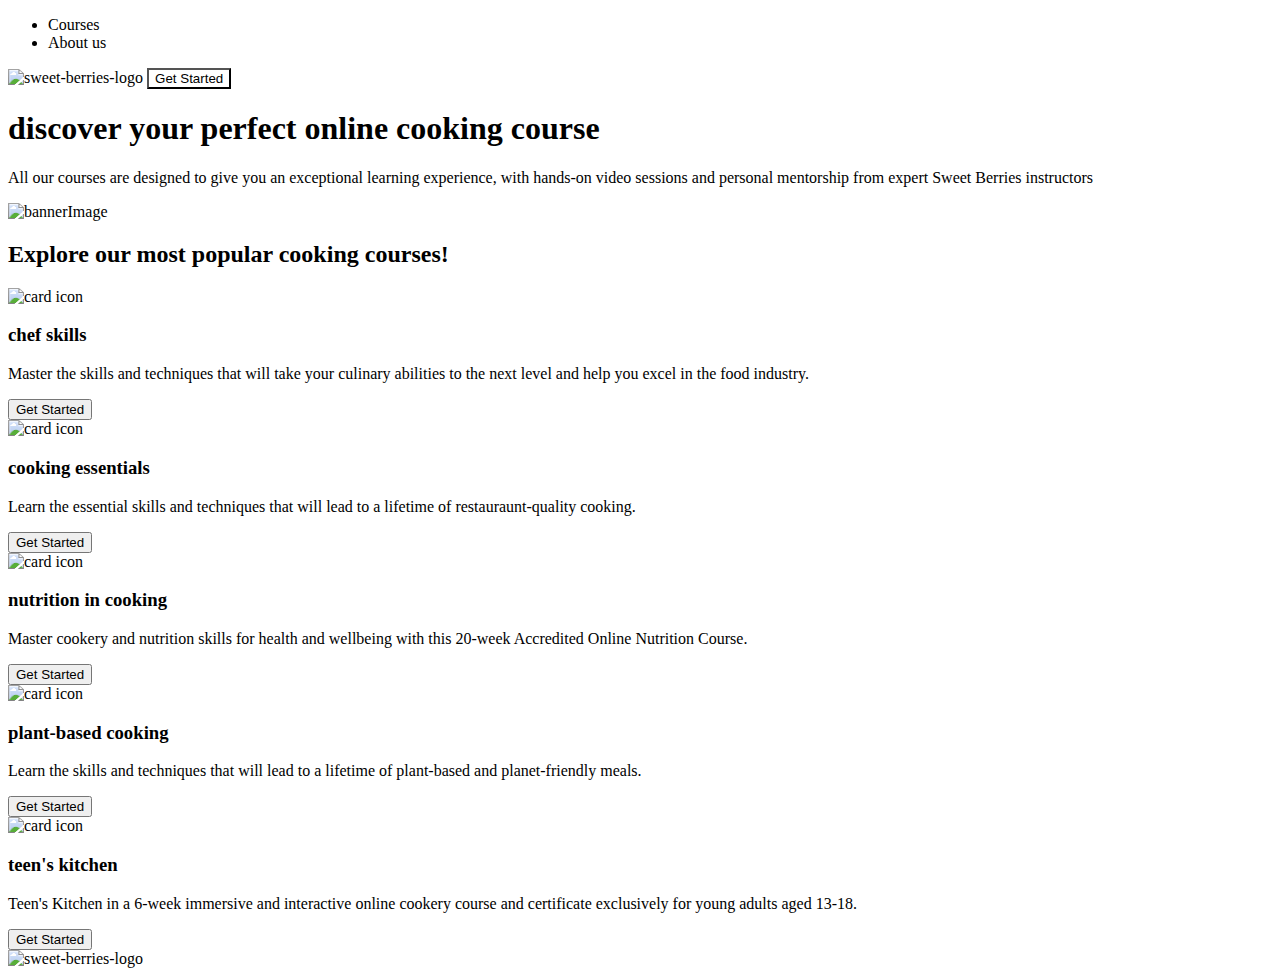
==== portfolio-project/Sweet Berries/index.html @ f25bf7bb "HTML-CSS layout" ====
<!DOCTYPE html>
<html lang="en">
  <head>
    <meta charset="UTF-8" />
    <meta http-equiv="X-UA-Compatible" content="IE=edge" />
    <meta name="viewport" content="width=device-width, initial-scale=1.0" />
    <title>Sweet Berries Cooking School</title>
    <link rel="stylesheet" href="./styles/#style.css" />
    <link rel="stylesheet" href="./styles/01navbar.css">
    <link rel="stylesheet" href="./styles/02banner.css">
    <link rel="stylesheet" href="./styles/03main.css">
    <link rel="stylesheet" href="./styles/04footer.css">
    <link rel="stylesheet" href="./styles/999mediaQueries.css">
    <link rel="preconnect" href="https://fonts.googleapis.com" />
    <link rel="preconnect" href="https://fonts.gstatic.com" crossorigin />
    <link
      href="https://fonts.googleapis.com/css2?family=Roboto:wght@400;500&display=swap"
      rel="stylesheet"
    />
    <link
      href="https://fonts.googleapis.com/css2?family=Roboto+Serif:wght@500;700&display=swap"
      rel="stylesheet"
    />
  </head>
  <body>
    <header>
      <nav class="navbar">
        <ul class="navbarItems navbarLinksContainer">
          <li class="navbarLinks">Courses</li>
          <li class="navbarLinks">About us</li>
        </ul>
        <img src="./assets/sweet-berries-logo.png" alt="sweet-berries-logo" srcset="" class="navbarItems navbarLogo">
        <button class="navbarItems navbarButton">Get Started</button>
      </nav>
    </header>
    <main>
      <section class="bannerContainer">
        <h1 class="bannerItem bannerTitle">
          discover your perfect online cooking course
        </h1>
        <p class="bannerItem bannerText">All our courses are designed to give you an exceptional learning experience, with hands-on video sessions and personal mentorship from expert Sweet Berries instructors</p>
        <img src="./assets/sweet-berries-banner.png" alt="bannerImage" class="bannerImage">
      </section>
      <section class="cardContainer">
        <article class="card c1">
          <h2 class="callToAction">Explore our most popular cooking courses!</h2>
        </article>
        <article class="card cardTemplate c2">
          <header class="card__header">
            <img src="./assets/knife.png" alt="card icon" class="card__icon">
          </header>
          <main class="card__content">
            <h3 class="card__title">chef skills</h3>
            <p class="card__text">Master the skills and techniques that will take your culinary abilities to the next level and help you excel in the food industry.</p>
          </main>
          <footer class="card__footer">
            <button class="card__button">Get Started</button>
          </footer>
        </article>
        <article class="card cardTemplate c3">
          <header class="card__header">
            <img src="./assets/cooking-pot.png" alt="card icon" class="card__icon">
          </header>
          <main class="card__content">
            <h3 class="card__title">cooking essentials</h3>
            <p class="card__text">Learn the essential skills and techniques that will lead to a lifetime of restauraunt-quality cooking.</p>
          </main>
          <footer class="card__footer">
            <button class="card__button">Get Started</button>
          </footer>
        </article>
        <article class="card cardTemplate c4">
          <header class="card__header">
            <img src="./assets/clipboard-text.png" alt="card icon" class="card__icon">
          </header>
          <main class="card__content">
            <h3 class="card__title">nutrition in cooking</h3>
            <p class="card__text">Master cookery and nutrition skills for health and wellbeing with this 20-week Accredited Online Nutrition Course.</p>
          </main>
          <footer class="card__footer">
            <button class="card__button">Get Started</button>
          </footer>
        </article>
        <article class="card cardTemplate c5">
          <header class="card__header">
            <img src="./assets/leaf.png" alt="card icon" class="card__icon">
          </header>
          <main class="card__content">
            <h3 class="card__title">plant-based cooking</h3>
            <p class="card__text">Learn the skills and techniques that will lead to a lifetime of plant-based and planet-friendly meals.</p>
          </main>
          <footer class="card__footer">
            <button class="card__button">Get Started</button>
          </footer>
        </article>
        <article class="card cardTemplate c6">
          <header class="card__header">
            <img src="./assets/hamburger.png" alt="card icon" class="card__icon">
          </header>
          <main class="card__content">
            <h3 class="card__title">teen's kitchen</h3>
            <p class="card__text">Teen's Kitchen in a 6-week immersive and interactive online cookery course and certificate exclusively for young adults aged 13-18.</p>
          </main>
          <footer class="card__footer">
            <button class="card__button">Get Started</button>
          </footer>
        </article>
      </section>
    </main>
    <footer>
      <img src="./assets/sweet-berries-logo.png" alt="sweet-berries-logo" class="footerLogo">
    </footer>
  </body>
</html>
---- portfolio-project/Sweet Berries/styles/01navbar.css ----
.navbar{}

.navbarItems{}

.navbarLinksContainer{}

.navbarLinks{}

.navbarLogo{}

.navbarButton{
    background: var(--black);
    color: var(--white);
}
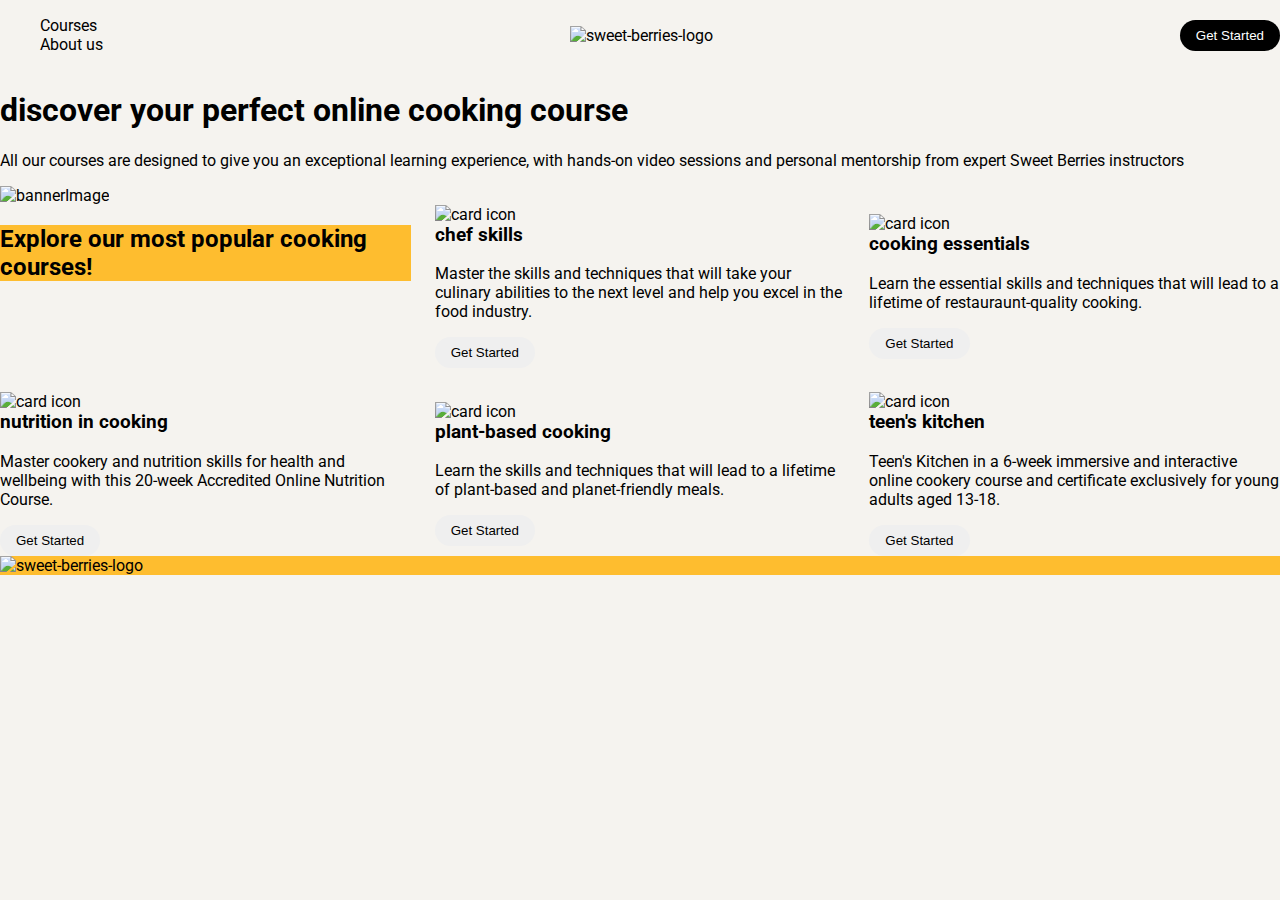
==== commit 3424f933: "CSS layout" ====
--- a/portfolio-project/Sweet Berries/index.html
+++ b/portfolio-project/Sweet Berries/index.html
@@ -5,7 +5,7 @@
     <meta http-equiv="X-UA-Compatible" content="IE=edge" />
     <meta name="viewport" content="width=device-width, initial-scale=1.0" />
     <title>Sweet Berries Cooking School</title>
-    <link rel="stylesheet" href="./styles/#style.css" />
+    <link rel="stylesheet" href="./styles/00style.css" />
     <link rel="stylesheet" href="./styles/01navbar.css">
     <link rel="stylesheet" href="./styles/02banner.css">
     <link rel="stylesheet" href="./styles/03main.css">
@@ -39,7 +39,7 @@
           discover your perfect online cooking course
         </h1>
         <p class="bannerItem bannerText">All our courses are designed to give you an exceptional learning experience, with hands-on video sessions and personal mentorship from expert Sweet Berries instructors</p>
-        <img src="./assets/sweet-berries-banner.png" alt="bannerImage" class="bannerImage">
+        <img src="./assets/sweet-berries-banner.png" alt="bannerImage" class="bannerItem bannerImage">
       </section>
       <section class="cardContainer">
         <article class="card c1">
@@ -107,7 +107,7 @@
         </article>
       </section>
     </main>
-    <footer>
+    <footer class="footer">
       <img src="./assets/sweet-berries-logo.png" alt="sweet-berries-logo" class="footerLogo">
     </footer>
   </body>
--- a/portfolio-project/Sweet Berries/styles/00style.css
+++ b/portfolio-project/Sweet Berries/styles/00style.css
@@ -0,0 +1,29 @@
+:root {
+    --light-gray: #F5F3EF;
+    --gray: #DCDCDC;
+    --dark-gray: #646464;
+    --black: #000;
+    --white: #FFF;
+    --yellow: #FEBD2F;
+}
+
+body {
+    margin: 0;
+    padding: 0;
+    box-sizing: border-box;
+    font-family: 'Roboto', sans-serif;
+    background: var(--light-gray);
+}
+
+button {
+    border: none;
+    text-align: center;
+    text-decoration: none;
+    padding: 8px 16px;
+    border-radius: 16px;
+}
+
+button:hover {
+    background: var(--yellow);
+}
+
--- a/portfolio-project/Sweet Berries/styles/01navbar.css
+++ b/portfolio-project/Sweet Berries/styles/01navbar.css
@@ -1,10 +1,19 @@
-.navbar{}
+.navbar{
+    height: 10%;
+    display: flex;
+    justify-content: space-between;
+    align-items: center;
+}
 
 .navbarItems{}
 
 .navbarLinksContainer{}
 
-.navbarLinks{}
+.navbarLinks{
+    list-style-type: none;
+    display: flex;
+    justify-content: space-between;
+}
 
 .navbarLogo{}
 
--- a/portfolio-project/Sweet Berries/styles/02banner.css
+++ b/portfolio-project/Sweet Berries/styles/02banner.css
@@ -0,0 +1,11 @@
+.bannerContainer{
+    height: 20%;
+}
+
+.bannerItem{}
+
+.bannerTitle{}
+
+.bannerText{}
+
+.bannerImage{}--- a/portfolio-project/Sweet Berries/styles/03main.css
+++ b/portfolio-project/Sweet Berries/styles/03main.css
@@ -0,0 +1,35 @@
+.cardContainer{
+    height: 60%;
+    display: grid;
+    grid-template: repeat(2, 1fr) / repeat(3,1fr);
+    gap: 24px;
+}
+
+.callToAction{
+    background-color: var(--yellow);
+}
+
+.cardTemplate{
+    display: flex;
+    flex-direction: column;
+    justify-content: center;
+    align-items: flex-start;
+}
+
+.card__header{}
+
+.card__icon {
+    position: absolute;
+    width: 10%;
+}
+
+.card__content{}
+
+.card__title{}
+
+.card__text{}
+
+.card__footer{}
+
+.card__button{}
+
--- a/portfolio-project/Sweet Berries/styles/04footer.css
+++ b/portfolio-project/Sweet Berries/styles/04footer.css
@@ -0,0 +1,4 @@
+.footer {
+    height: 10%;
+    background-color: var(--yellow);
+}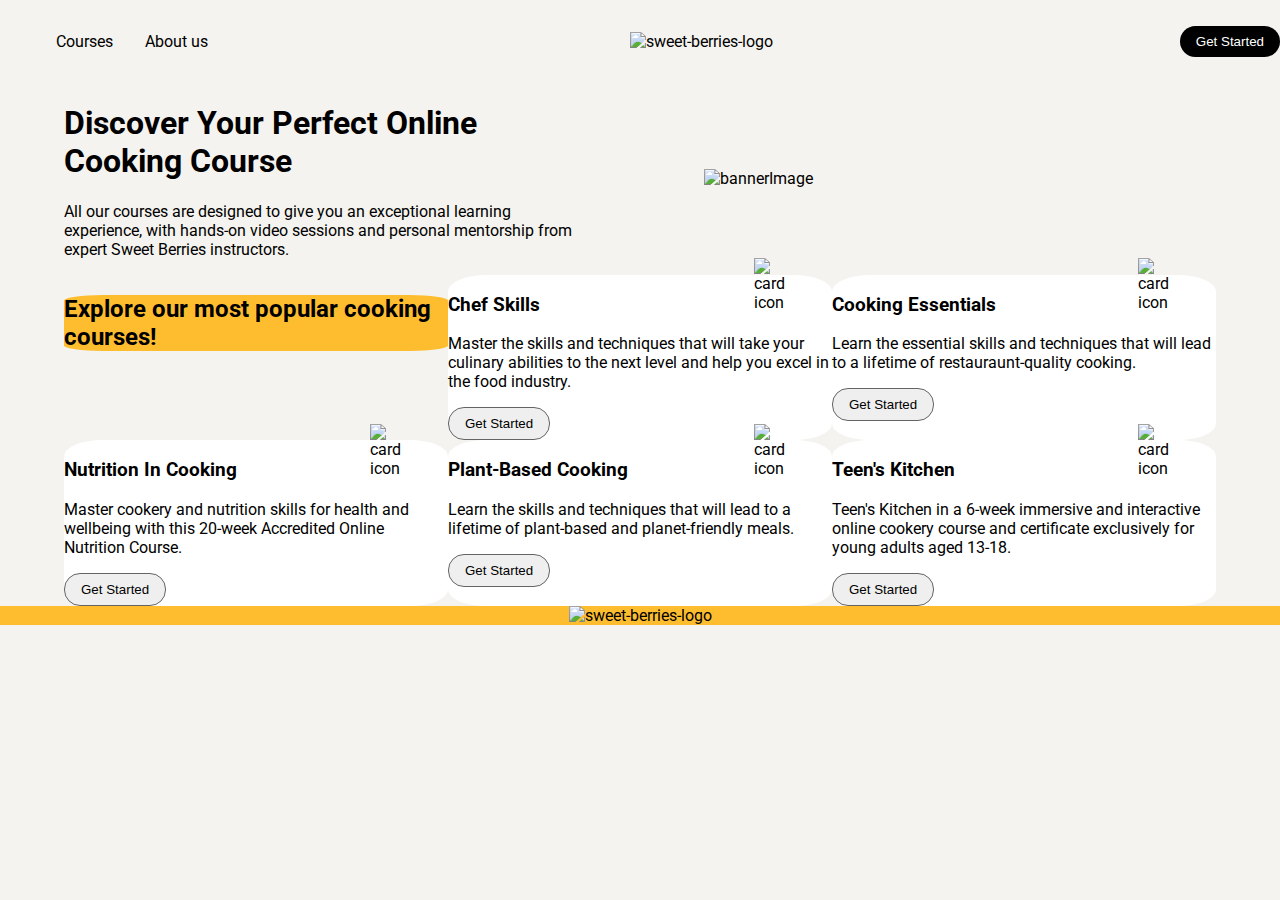
==== commit ff0bb68a: "CSS updates experimenting with flexbox" ====
--- a/portfolio-project/Sweet Berries/index.html
+++ b/portfolio-project/Sweet Berries/index.html
@@ -7,8 +7,8 @@
     <title>Sweet Berries Cooking School</title>
     <link rel="stylesheet" href="./styles/00style.css" />
     <link rel="stylesheet" href="./styles/01navbar.css">
-    <link rel="stylesheet" href="./styles/02banner.css">
-    <link rel="stylesheet" href="./styles/03main.css">
+    <link rel="stylesheet" href="./styles/02bannerContainer.css">
+    <link rel="stylesheet" href="./styles/03cardContainer.css">
     <link rel="stylesheet" href="./styles/04footer.css">
     <link rel="stylesheet" href="./styles/999mediaQueries.css">
     <link rel="preconnect" href="https://fonts.googleapis.com" />
@@ -23,7 +23,7 @@
     />
   </head>
   <body>
-    <header>
+    <header class="body__header">
       <nav class="navbar">
         <ul class="navbarItems navbarLinksContainer">
           <li class="navbarLinks">Courses</li>
@@ -35,11 +35,13 @@
     </header>
     <main>
       <section class="bannerContainer">
-        <h1 class="bannerItem bannerTitle">
-          discover your perfect online cooking course
-        </h1>
-        <p class="bannerItem bannerText">All our courses are designed to give you an exceptional learning experience, with hands-on video sessions and personal mentorship from expert Sweet Berries instructors</p>
-        <img src="./assets/sweet-berries-banner.png" alt="bannerImage" class="bannerItem bannerImage">
+        <div class="bannerText">
+          <h1 class="bannerItem bannerTitle">
+            discover your perfect online cooking course
+          </h1>
+          <p class="bannerItem bannerPrompt">All our courses are designed to give you an exceptional learning experience, with hands-on video sessions and personal mentorship from expert Sweet Berries instructors.</p>
+        </div>
+        <img src="./assets/sweet-berries-banner.png" alt="bannerImage" class="bannerImage bannerItem">
       </section>
       <section class="cardContainer">
         <article class="card c1">
--- a/portfolio-project/Sweet Berries/styles/00style.css
+++ b/portfolio-project/Sweet Berries/styles/00style.css
@@ -7,12 +7,13 @@
     --yellow: #FEBD2F;
 }
 
-body {
+html, body {
     margin: 0;
     padding: 0;
     box-sizing: border-box;
     font-family: 'Roboto', sans-serif;
     background: var(--light-gray);
+    width: 100vw;
 }
 
 button {
@@ -27,3 +28,5 @@
     background: var(--yellow);
 }
 
+main{}
+
--- a/portfolio-project/Sweet Berries/styles/01navbar.css
+++ b/portfolio-project/Sweet Berries/styles/01navbar.css
@@ -1,18 +1,30 @@
+.body__header{
+    width: 100vw;
+}
+
 .navbar{
-    height: 10%;
+    width: 100vw;
     display: flex;
+    flex-wrap: wrap;
     justify-content: space-between;
     align-items: center;
+    align-content: space-between;
 }
 
-.navbarItems{}
+.navbarItems{
+    /* flex-basis: 30%; */
+}
 
-.navbarLinksContainer{}
+.navbarLinksContainer{
+    list-style-type: none;
+    display: flex;
+    flex-wrap: wrap;
+    justify-content: space-between;
+    align-items: baseline;
+}
 
 .navbarLinks{
-    list-style-type: none;
-    display: flex;
-    justify-content: space-between;
+    margin: 1em;
 }
 
 .navbarLogo{}
--- a/portfolio-project/Sweet Berries/styles/02bannerContainer.css
+++ b/portfolio-project/Sweet Berries/styles/02bannerContainer.css
@@ -0,0 +1,24 @@
+.bannerContainer{
+    display: flex;
+    flex-direction: row;
+    flex-wrap: wrap;
+    justify-content: space-around;
+    align-items: center;
+}
+
+.bannerItem{
+}
+
+.bannerTitle{
+    text-transform: capitalize;
+}
+
+.bannerText{
+    width: 40%;
+
+}
+
+.bannerImage{
+    /* flex-shrink: ; */
+    width: 40%;
+}--- a/portfolio-project/Sweet Berries/styles/03cardContainer.css
+++ b/portfolio-project/Sweet Berries/styles/03cardContainer.css
@@ -0,0 +1,53 @@
+.cardContainer{
+    display: flex;
+    flex-wrap: wrap;
+    justify-content: center;
+    /* height: 60%; */
+}
+
+.card {
+    /* width: 30%; */
+    /* height: 30%; */
+    flex-basis: 30%;
+}
+
+.callToAction{
+    background-color: var(--yellow);
+    /* font-size: 1.5em; */
+    border-radius: 10%;
+    /* padding: 2em 1em; */
+}
+
+.cardTemplate{
+    background: var(--white);
+    border-radius: 10%;
+    display: flex;
+    flex-direction: column;
+    flex-wrap: wrap;
+    position: relative;
+    justify-content: flex-start;
+}
+
+.card__header{}
+
+.card__icon {
+    position: absolute;
+    top: -10%;
+    right: 10%;
+    width: 2.5em;
+}
+
+.card__content{}
+
+.card__title{
+    text-transform: capitalize;
+}
+
+.card__text{}
+
+.card__footer{}
+
+.card__button{
+    border: 1px solid var(--dark-gray);
+}
+
--- a/portfolio-project/Sweet Berries/styles/04footer.css
+++ b/portfolio-project/Sweet Berries/styles/04footer.css
@@ -1,4 +1,4 @@
 .footer {
-    height: 10%;
     background-color: var(--yellow);
+    text-align: center;
 }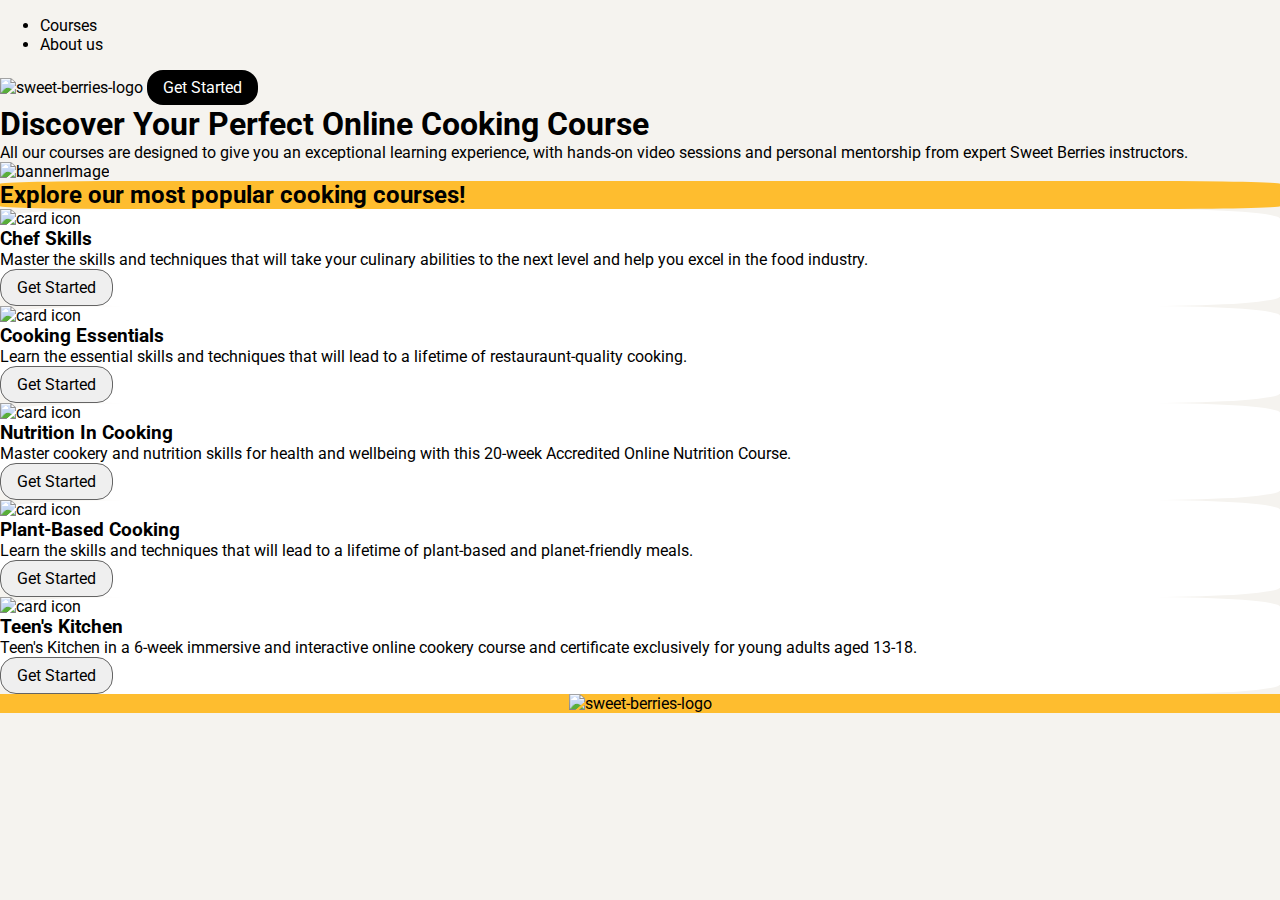
==== commit 75c86d68: "linking css reset stylesheet starting from scratch" ====
--- a/portfolio-project/Sweet Berries/index.html
+++ b/portfolio-project/Sweet Berries/index.html
@@ -5,6 +5,7 @@
     <meta http-equiv="X-UA-Compatible" content="IE=edge" />
     <meta name="viewport" content="width=device-width, initial-scale=1.0" />
     <title>Sweet Berries Cooking School</title>
+    <link rel="stylesheet" href="./styles/000reset.css">
     <link rel="stylesheet" href="./styles/00style.css" />
     <link rel="stylesheet" href="./styles/01navbar.css">
     <link rel="stylesheet" href="./styles/02bannerContainer.css">
--- a/portfolio-project/Sweet Berries/styles/000reset.css
+++ b/portfolio-project/Sweet Berries/styles/000reset.css
@@ -0,0 +1,74 @@
+/* Box sizing rules */
+*,
+*::before,
+*::after {
+  box-sizing: border-box;
+}
+​
+/* Remove default margin */
+body,
+h1,
+h2,
+h3,
+h4,
+p,
+figure,
+blockquote,
+dl,
+dd {
+  margin: 0;
+}
+​
+/* Remove list styles on ul, ol elements with a list role, which suggests default styling will be removed */
+ul[role='list'],
+ol[role='list'] {
+  list-style: none;
+}
+​
+/* Set core root defaults */
+html:focus-within {
+  scroll-behavior: smooth;
+}
+​
+/* Set core body defaults */
+body {
+  min-height: 100vh;
+  text-rendering: optimizeSpeed;
+  line-height: 1.5;
+}
+​
+/* A elements that don't have a class get default styles */
+a:not([class]) {
+  text-decoration-skip-ink: auto;
+}
+​
+/* Make images easier to work with */
+img,
+picture {
+  max-width: 100%;
+  display: block;
+}
+​
+/* Inherit fonts for inputs and buttons */
+input,
+button,
+textarea,
+select {
+  font: inherit;
+}
+​
+/* Remove all animations, transitions and smooth scroll for people that prefer not to see them */
+@media (prefers-reduced-motion: reduce) {
+  html:focus-within {
+   scroll-behavior: auto;
+  }
+  
+  *,
+  *::before,
+  *::after {
+    animation-duration: 0.01ms !important;
+    animation-iteration-count: 1 !important;
+    transition-duration: 0.01ms !important;
+    scroll-behavior: auto !important;
+  }
+}
--- a/portfolio-project/Sweet Berries/styles/01navbar.css
+++ b/portfolio-project/Sweet Berries/styles/01navbar.css
@@ -1,14 +1,14 @@
 .body__header{
-    width: 100vw;
+    /* width: 100vw; */
 }
 
 .navbar{
-    width: 100vw;
+    /* width: 100vw;
     display: flex;
     flex-wrap: wrap;
     justify-content: space-between;
     align-items: center;
-    align-content: space-between;
+    align-content: space-between; */
 }
 
 .navbarItems{
@@ -16,15 +16,15 @@
 }
 
 .navbarLinksContainer{
-    list-style-type: none;
+    /* list-style-type: none;
     display: flex;
     flex-wrap: wrap;
     justify-content: space-between;
-    align-items: baseline;
+    align-items: baseline; */
 }
 
 .navbarLinks{
-    margin: 1em;
+    /* margin: 1em; */
 }
 
 .navbarLogo{}
--- a/portfolio-project/Sweet Berries/styles/02bannerContainer.css
+++ b/portfolio-project/Sweet Berries/styles/02bannerContainer.css
@@ -1,9 +1,9 @@
 .bannerContainer{
-    display: flex;
-    flex-direction: row;
-    flex-wrap: wrap;
-    justify-content: space-around;
-    align-items: center;
+    /* display: flex; */
+    /* flex-direction: row; */
+    /* flex-wrap: wrap; */
+    /* justify-content: space-around; */
+    /* align-items: center; */
 }
 
 .bannerItem{
@@ -14,11 +14,11 @@
 }
 
 .bannerText{
-    width: 40%;
+    /* width: 40%; */
 
 }
 
 .bannerImage{
     /* flex-shrink: ; */
-    width: 40%;
+    /* width: 40%; */
 }--- a/portfolio-project/Sweet Berries/styles/03cardContainer.css
+++ b/portfolio-project/Sweet Berries/styles/03cardContainer.css
@@ -1,14 +1,14 @@
 .cardContainer{
-    display: flex;
-    flex-wrap: wrap;
-    justify-content: center;
+    /* display: flex; */
+    /* flex-wrap: wrap; */
+    /* justify-content: center; */
     /* height: 60%; */
 }
 
 .card {
     /* width: 30%; */
     /* height: 30%; */
-    flex-basis: 30%;
+    /* flex-basis: 30%; */
 }
 
 .callToAction{
@@ -21,20 +21,20 @@
 .cardTemplate{
     background: var(--white);
     border-radius: 10%;
-    display: flex;
-    flex-direction: column;
-    flex-wrap: wrap;
-    position: relative;
-    justify-content: flex-start;
+    /* display: flex; */
+    /* flex-direction: column; */
+    /* flex-wrap: wrap; */
+    /* position: relative; */
+    /* justify-content: flex-start; */
 }
 
 .card__header{}
 
 .card__icon {
-    position: absolute;
-    top: -10%;
-    right: 10%;
-    width: 2.5em;
+    /* position: absolute; */
+    /* top: -10%; */
+    /* right: 10%; */
+    /* width: 2.5em; */
 }
 
 .card__content{}
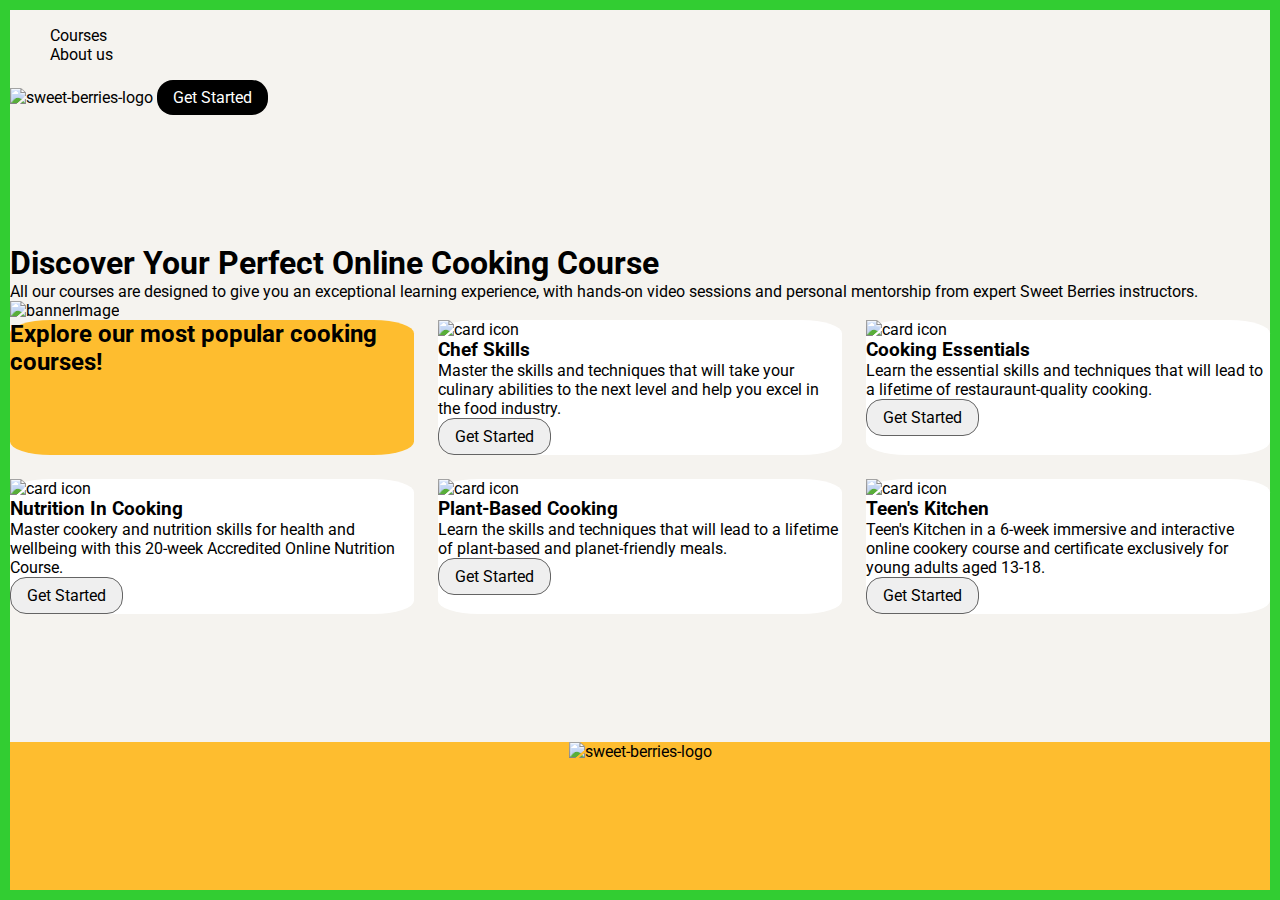
==== commit 8635ffb6: "Main Grid Layout" ====
--- a/portfolio-project/Sweet Berries/index.html
+++ b/portfolio-project/Sweet Berries/index.html
@@ -5,7 +5,7 @@
     <meta http-equiv="X-UA-Compatible" content="IE=edge" />
     <meta name="viewport" content="width=device-width, initial-scale=1.0" />
     <title>Sweet Berries Cooking School</title>
-    <link rel="stylesheet" href="./styles/000reset.css">
+    <link rel="stylesheet" href="./styles/00reset.css">
     <link rel="stylesheet" href="./styles/00style.css" />
     <link rel="stylesheet" href="./styles/01navbar.css">
     <link rel="stylesheet" href="./styles/02bannerContainer.css">
@@ -24,94 +24,96 @@
     />
   </head>
   <body>
-    <header class="body__header">
-      <nav class="navbar">
-        <ul class="navbarItems navbarLinksContainer">
-          <li class="navbarLinks">Courses</li>
-          <li class="navbarLinks">About us</li>
-        </ul>
-        <img src="./assets/sweet-berries-logo.png" alt="sweet-berries-logo" srcset="" class="navbarItems navbarLogo">
-        <button class="navbarItems navbarButton">Get Started</button>
-      </nav>
-    </header>
-    <main>
-      <section class="bannerContainer">
-        <div class="bannerText">
-          <h1 class="bannerItem bannerTitle">
-            discover your perfect online cooking course
-          </h1>
-          <p class="bannerItem bannerPrompt">All our courses are designed to give you an exceptional learning experience, with hands-on video sessions and personal mentorship from expert Sweet Berries instructors.</p>
-        </div>
-        <img src="./assets/sweet-berries-banner.png" alt="bannerImage" class="bannerImage bannerItem">
-      </section>
-      <section class="cardContainer">
-        <article class="card c1">
-          <h2 class="callToAction">Explore our most popular cooking courses!</h2>
-        </article>
-        <article class="card cardTemplate c2">
-          <header class="card__header">
-            <img src="./assets/knife.png" alt="card icon" class="card__icon">
-          </header>
-          <main class="card__content">
-            <h3 class="card__title">chef skills</h3>
-            <p class="card__text">Master the skills and techniques that will take your culinary abilities to the next level and help you excel in the food industry.</p>
-          </main>
-          <footer class="card__footer">
-            <button class="card__button">Get Started</button>
-          </footer>
-        </article>
-        <article class="card cardTemplate c3">
-          <header class="card__header">
-            <img src="./assets/cooking-pot.png" alt="card icon" class="card__icon">
-          </header>
-          <main class="card__content">
-            <h3 class="card__title">cooking essentials</h3>
-            <p class="card__text">Learn the essential skills and techniques that will lead to a lifetime of restauraunt-quality cooking.</p>
-          </main>
-          <footer class="card__footer">
-            <button class="card__button">Get Started</button>
-          </footer>
-        </article>
-        <article class="card cardTemplate c4">
-          <header class="card__header">
-            <img src="./assets/clipboard-text.png" alt="card icon" class="card__icon">
-          </header>
-          <main class="card__content">
-            <h3 class="card__title">nutrition in cooking</h3>
-            <p class="card__text">Master cookery and nutrition skills for health and wellbeing with this 20-week Accredited Online Nutrition Course.</p>
-          </main>
-          <footer class="card__footer">
-            <button class="card__button">Get Started</button>
-          </footer>
-        </article>
-        <article class="card cardTemplate c5">
-          <header class="card__header">
-            <img src="./assets/leaf.png" alt="card icon" class="card__icon">
-          </header>
-          <main class="card__content">
-            <h3 class="card__title">plant-based cooking</h3>
-            <p class="card__text">Learn the skills and techniques that will lead to a lifetime of plant-based and planet-friendly meals.</p>
-          </main>
-          <footer class="card__footer">
-            <button class="card__button">Get Started</button>
-          </footer>
-        </article>
-        <article class="card cardTemplate c6">
-          <header class="card__header">
-            <img src="./assets/hamburger.png" alt="card icon" class="card__icon">
-          </header>
-          <main class="card__content">
-            <h3 class="card__title">teen's kitchen</h3>
-            <p class="card__text">Teen's Kitchen in a 6-week immersive and interactive online cookery course and certificate exclusively for young adults aged 13-18.</p>
-          </main>
-          <footer class="card__footer">
-            <button class="card__button">Get Started</button>
-          </footer>
-        </article>
-      </section>
-    </main>
-    <footer class="footer">
-      <img src="./assets/sweet-berries-logo.png" alt="sweet-berries-logo" class="footerLogo">
-    </footer>
+    <div class="main-layout">
+      <header class="body__header">
+        <nav class="navbar">
+          <ul class="navbarItems navbarLinksContainer">
+            <li class="navbarLinks">Courses</li>
+            <li class="navbarLinks">About us</li>
+          </ul>
+          <img src="./assets/sweet-berries-logo.png" alt="sweet-berries-logo" srcset="" class="navbarItems navbarLogo">
+          <button class="navbarItems navbarButton">Get Started</button>
+        </nav>
+      </header>
+      <main>
+        <section class="bannerContainer">
+          <div class="bannerText">
+            <h1 class="bannerItem bannerTitle">
+              discover your perfect online cooking course
+            </h1>
+            <p class="bannerItem bannerPrompt">All our courses are designed to give you an exceptional learning experience, with hands-on video sessions and personal mentorship from expert Sweet Berries instructors.</p>
+          </div>
+          <img src="./assets/sweet-berries-banner.png" alt="bannerImage" class="bannerImage bannerItem">
+        </section>
+        <section class="cardContainer">
+          <article class="card c1">
+            <h2 class="callToAction">Explore our most popular cooking courses!</h2>
+          </article>
+          <article class="card cardTemplate c2">
+            <header class="card__header">
+              <img src="./assets/knife.png" alt="card icon" class="card__icon">
+            </header>
+            <main class="card__content">
+              <h3 class="card__title">chef skills</h3>
+              <p class="card__text">Master the skills and techniques that will take your culinary abilities to the next level and help you excel in the food industry.</p>
+            </main>
+            <footer class="card__footer">
+              <button class="card__button">Get Started</button>
+            </footer>
+          </article>
+          <article class="card cardTemplate c3">
+            <header class="card__header">
+              <img src="./assets/cooking-pot.png" alt="card icon" class="card__icon">
+            </header>
+            <main class="card__content">
+              <h3 class="card__title">cooking essentials</h3>
+              <p class="card__text">Learn the essential skills and techniques that will lead to a lifetime of restauraunt-quality cooking.</p>
+            </main>
+            <footer class="card__footer">
+              <button class="card__button">Get Started</button>
+            </footer>
+          </article>
+          <article class="card cardTemplate c4">
+            <header class="card__header">
+              <img src="./assets/clipboard-text.png" alt="card icon" class="card__icon">
+            </header>
+            <main class="card__content">
+              <h3 class="card__title">nutrition in cooking</h3>
+              <p class="card__text">Master cookery and nutrition skills for health and wellbeing with this 20-week Accredited Online Nutrition Course.</p>
+            </main>
+            <footer class="card__footer">
+              <button class="card__button">Get Started</button>
+            </footer>
+          </article>
+          <article class="card cardTemplate c5">
+            <header class="card__header">
+              <img src="./assets/leaf.png" alt="card icon" class="card__icon">
+            </header>
+            <main class="card__content">
+              <h3 class="card__title">plant-based cooking</h3>
+              <p class="card__text">Learn the skills and techniques that will lead to a lifetime of plant-based and planet-friendly meals.</p>
+            </main>
+            <footer class="card__footer">
+              <button class="card__button">Get Started</button>
+            </footer>
+          </article>
+          <article class="card cardTemplate c6">
+            <header class="card__header">
+              <img src="./assets/hamburger.png" alt="card icon" class="card__icon">
+            </header>
+            <main class="card__content">
+              <h3 class="card__title">teen's kitchen</h3>
+              <p class="card__text">Teen's Kitchen in a 6-week immersive and interactive online cookery course and certificate exclusively for young adults aged 13-18.</p>
+            </main>
+            <footer class="card__footer">
+              <button class="card__button">Get Started</button>
+            </footer>
+          </article>
+        </section>
+      </main>
+      <footer class="footer">
+        <img src="./assets/sweet-berries-logo.png" alt="sweet-berries-logo" class="footerLogo">
+      </footer>
+    </div>
   </body>
 </html>--- a/portfolio-project/Sweet Berries/styles/00reset.css
+++ b/portfolio-project/Sweet Berries/styles/00reset.css
@@ -0,0 +1,75 @@
+
+/* Box sizing rules */
+*,
+*::before,
+*::after {
+  box-sizing: border-box;
+}
+​
+/* Remove default margin */
+body,
+h1,
+h2,
+h3,
+h4,
+p,
+figure,
+blockquote,
+dl,
+dd {
+  margin: 0;
+}
+​
+/* Remove list styles on ul, ol elements with a list role, which suggests default styling will be removed */
+ul,
+ol {
+  list-style-type: none;
+}
+​
+/* Set core root defaults */
+html:focus-within {
+  scroll-behavior: smooth;
+}
+​
+/* Set core body defaults */
+body {
+  min-height: 100vh;
+  text-rendering: optimizeSpeed;
+  line-height: 1.5;
+}
+​
+/* A elements that don't have a class get default styles */
+a:not([class]) {
+  text-decoration-skip-ink: auto;
+}
+​
+/* Make images easier to work with */
+img,
+picture {
+  max-width: 100%;
+  display: block;
+}
+​
+/* Inherit fonts for inputs and buttons */
+input,
+button,
+textarea,
+select {
+  font: inherit;
+}
+​
+/* Remove all animations, transitions and smooth scroll for people that prefer not to see them */
+@media (prefers-reduced-motion: reduce) {
+  html:focus-within {
+   scroll-behavior: auto;
+  }
+  
+  *,
+  *::before,
+  *::after {
+    animation-duration: 0.01ms !important;
+    animation-iteration-count: 1 !important;
+    transition-duration: 0.01ms !important;
+    scroll-behavior: auto !important;
+  }
+}
--- a/portfolio-project/Sweet Berries/styles/00style.css
+++ b/portfolio-project/Sweet Berries/styles/00style.css
@@ -28,5 +28,15 @@
     background: var(--yellow);
 }
 
-main{}
+.main-layout {
+    border: 10px solid limegreen;
+    min-height: 100vh;
+    min-height: 100dvh;
 
+    display: grid;
+    grid-template-areas: 
+        auto
+        1fr
+        auto;
+}
+
--- a/portfolio-project/Sweet Berries/styles/01navbar.css
+++ b/portfolio-project/Sweet Berries/styles/01navbar.css
@@ -16,11 +16,11 @@
 }
 
 .navbarLinksContainer{
-    /* list-style-type: none;
-    display: flex;
-    flex-wrap: wrap;
-    justify-content: space-between;
-    align-items: baseline; */
+    list-style-type: none;
+    /* display: flex; */
+    /* flex-wrap: wrap; */
+    /* justify-content: space-between; */
+    /* align-items: baseline; */
 }
 
 .navbarLinks{
--- a/portfolio-project/Sweet Berries/styles/02bannerContainer.css
+++ b/portfolio-project/Sweet Berries/styles/02bannerContainer.css
@@ -19,6 +19,5 @@
 }
 
 .bannerImage{
-    /* flex-shrink: ; */
-    /* width: 40%; */
+    
 }--- a/portfolio-project/Sweet Berries/styles/03cardContainer.css
+++ b/portfolio-project/Sweet Berries/styles/03cardContainer.css
@@ -1,8 +1,8 @@
 .cardContainer{
-    /* display: flex; */
-    /* flex-wrap: wrap; */
-    /* justify-content: center; */
-    /* height: 60%; */
+    display: grid;
+    gap: 1.5rem;
+    grid-auto-columns: 1fr;
+    grid-template-columns: repeat(3, 1fr);
 }
 
 .card {
@@ -11,7 +11,7 @@
     /* flex-basis: 30%; */
 }
 
-.callToAction{
+.c1 {
     background-color: var(--yellow);
     /* font-size: 1.5em; */
     border-radius: 10%;
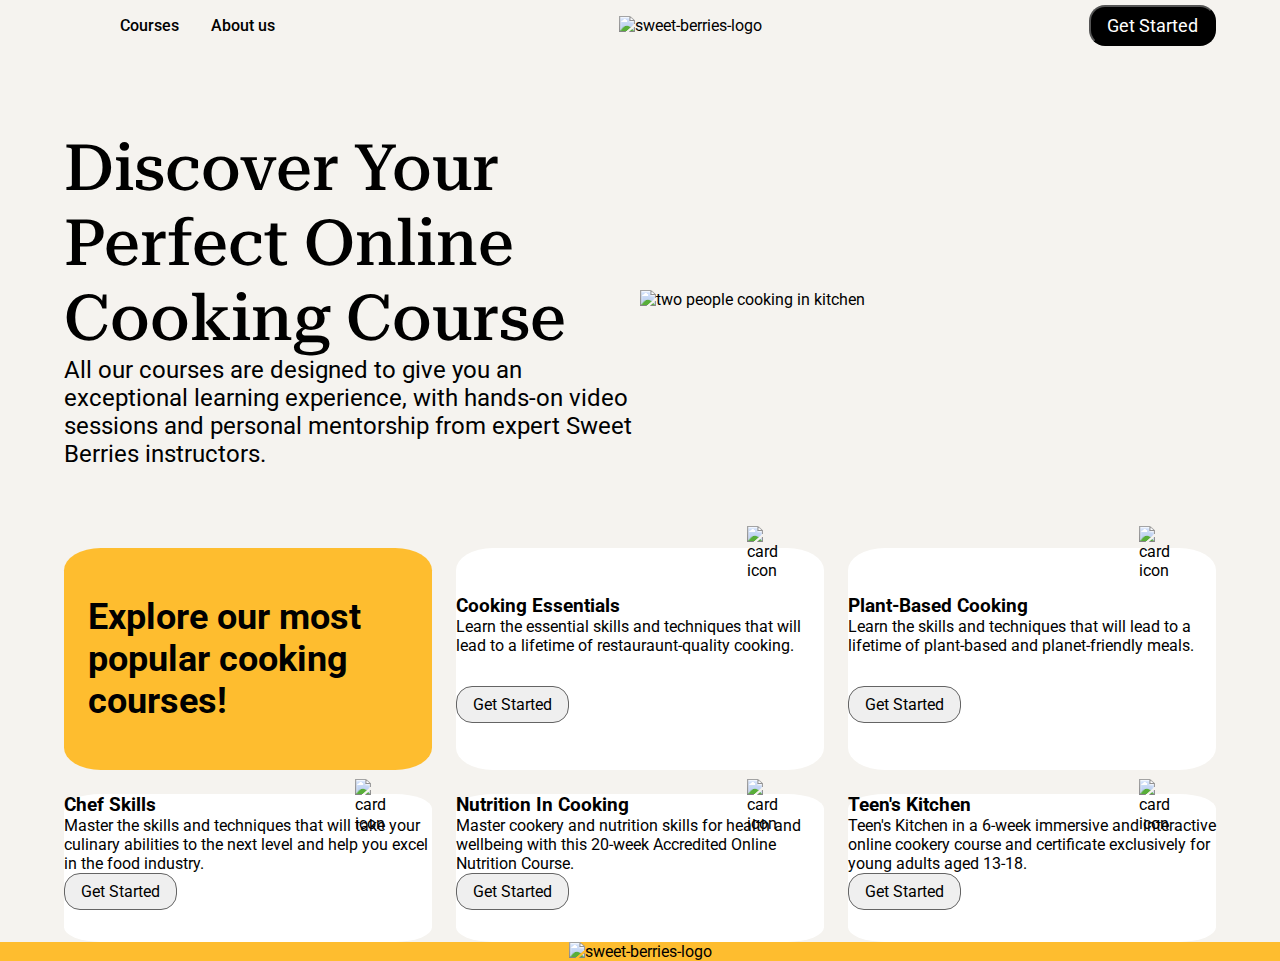
==== commit 78611fc4: "Co-authored-by: Frank Smith <edrider305@users.noreply.github.com>" ====
--- a/portfolio-project/Sweet Berries/index.html
+++ b/portfolio-project/Sweet Berries/index.html
@@ -24,96 +24,94 @@
     />
   </head>
   <body>
-    <div class="main-layout">
-      <header class="body__header">
-        <nav class="navbar">
-          <ul class="navbarItems navbarLinksContainer">
-            <li class="navbarLinks">Courses</li>
-            <li class="navbarLinks">About us</li>
+    <div class="page-layout">
+      <nav class="navbar">
+          <ul class="navbar-links-container">
+            <li><a class="navbar-links" href="#">Courses</a></li>
+            <li><a class="navbar-links"href="#">About us</a></li>
           </ul>
-          <img src="./assets/sweet-berries-logo.png" alt="sweet-berries-logo" srcset="" class="navbarItems navbarLogo">
-          <button class="navbarItems navbarButton">Get Started</button>
-        </nav>
+          <img src="./assets/sweet-berries-logo.png" alt="sweet-berries-logo" srcset="" class="navbar-logo">
+          <button class="navbar-button">Get Started</button>
+      </nav>
+      <header class="header banner-container">
+        <div class="banner-text">
+          <h1 class="banner-title">
+            discover your perfect online cooking course
+          </h1>
+          <p class="banner-prompt">All our courses are designed to give you an exceptional learning experience, with hands-on video sessions and personal mentorship from expert Sweet Berries instructors.</p>
+        </div>
+        <div class="banner-img-container">
+          <img src="./assets/sweet-berries-banner.png" alt="two people cooking in kitchen" class="banner-img">
+        </div>
       </header>
-      <main>
-        <section class="bannerContainer">
-          <div class="bannerText">
-            <h1 class="bannerItem bannerTitle">
-              discover your perfect online cooking course
-            </h1>
-            <p class="bannerItem bannerPrompt">All our courses are designed to give you an exceptional learning experience, with hands-on video sessions and personal mentorship from expert Sweet Berries instructors.</p>
-          </div>
-          <img src="./assets/sweet-berries-banner.png" alt="bannerImage" class="bannerImage bannerItem">
-        </section>
-        <section class="cardContainer">
-          <article class="card c1">
-            <h2 class="callToAction">Explore our most popular cooking courses!</h2>
-          </article>
-          <article class="card cardTemplate c2">
-            <header class="card__header">
-              <img src="./assets/knife.png" alt="card icon" class="card__icon">
-            </header>
-            <main class="card__content">
-              <h3 class="card__title">chef skills</h3>
-              <p class="card__text">Master the skills and techniques that will take your culinary abilities to the next level and help you excel in the food industry.</p>
-            </main>
-            <footer class="card__footer">
-              <button class="card__button">Get Started</button>
-            </footer>
-          </article>
-          <article class="card cardTemplate c3">
-            <header class="card__header">
-              <img src="./assets/cooking-pot.png" alt="card icon" class="card__icon">
-            </header>
-            <main class="card__content">
-              <h3 class="card__title">cooking essentials</h3>
-              <p class="card__text">Learn the essential skills and techniques that will lead to a lifetime of restauraunt-quality cooking.</p>
-            </main>
-            <footer class="card__footer">
-              <button class="card__button">Get Started</button>
-            </footer>
-          </article>
-          <article class="card cardTemplate c4">
-            <header class="card__header">
-              <img src="./assets/clipboard-text.png" alt="card icon" class="card__icon">
-            </header>
-            <main class="card__content">
-              <h3 class="card__title">nutrition in cooking</h3>
-              <p class="card__text">Master cookery and nutrition skills for health and wellbeing with this 20-week Accredited Online Nutrition Course.</p>
-            </main>
-            <footer class="card__footer">
-              <button class="card__button">Get Started</button>
-            </footer>
-          </article>
-          <article class="card cardTemplate c5">
-            <header class="card__header">
-              <img src="./assets/leaf.png" alt="card icon" class="card__icon">
-            </header>
-            <main class="card__content">
-              <h3 class="card__title">plant-based cooking</h3>
-              <p class="card__text">Learn the skills and techniques that will lead to a lifetime of plant-based and planet-friendly meals.</p>
-            </main>
-            <footer class="card__footer">
-              <button class="card__button">Get Started</button>
-            </footer>
-          </article>
-          <article class="card cardTemplate c6">
-            <header class="card__header">
-              <img src="./assets/hamburger.png" alt="card icon" class="card__icon">
-            </header>
-            <main class="card__content">
-              <h3 class="card__title">teen's kitchen</h3>
-              <p class="card__text">Teen's Kitchen in a 6-week immersive and interactive online cookery course and certificate exclusively for young adults aged 13-18.</p>
-            </main>
-            <footer class="card__footer">
-              <button class="card__button">Get Started</button>
-            </footer>
-          </article>
-        </section>
+      <main class="card-container">
+        <article class="card c1">
+          <h2 class="callToAction">Explore our most popular cooking courses!</h2>
+        </article>
+        <article class="card card-template c2">
+          <header class="card__header">
+            <img src="./assets/knife.png" alt="card icon" class="card__icon">
+          </header>
+          <main class="card__content">
+            <h3 class="card__title">chef skills</h3>
+            <p class="card__text">Master the skills and techniques that will take your culinary abilities to the next level and help you excel in the food industry.</p>
+          </main>
+          <footer class="card__footer">
+            <button class="card__button">Get Started</button>
+          </footer>
+        </article>
+        <article class="card card-template c3">
+          <header class="card__header">
+            <img src="./assets/cooking-pot.png" alt="card icon" class="card__icon">
+          </header>
+          <main class="card__content">
+            <h3 class="card__title">cooking essentials</h3>
+            <p class="card__text">Learn the essential skills and techniques that will lead to a lifetime of restauraunt-quality cooking.</p>
+          </main>
+          <footer class="card__footer">
+            <button class="card__button">Get Started</button>
+          </footer>
+        </article>
+        <article class="card card-template c4">
+          <header class="card__header">
+            <img src="./assets/clipboard-text.png" alt="card icon" class="card__icon">
+          </header>
+          <main class="card__content">
+            <h3 class="card__title">nutrition in cooking</h3>
+            <p class="card__text">Master cookery and nutrition skills for health and wellbeing with this 20-week Accredited Online Nutrition Course.</p>
+          </main>
+          <footer class="card__footer">
+            <button class="card__button">Get Started</button>
+          </footer>
+        </article>
+        <article class="card card-template c5">
+          <header class="card__header">
+            <img src="./assets/leaf.png" alt="card icon" class="card__icon">
+          </header>
+          <main class="card__content">
+            <h3 class="card__title">plant-based cooking</h3>
+            <p class="card__text">Learn the skills and techniques that will lead to a lifetime of plant-based and planet-friendly meals.</p>
+          </main>
+          <footer class="card__footer">
+            <button class="card__button">Get Started</button>
+          </footer>
+        </article>
+        <article class="card card-template c6">
+          <header class="card__header">
+            <img src="./assets/hamburger.png" alt="card icon" class="card__icon">
+          </header>
+          <main class="card__content">
+            <h3 class="card__title">teen's kitchen</h3>
+            <p class="card__text">Teen's Kitchen in a 6-week immersive and interactive online cookery course and certificate exclusively for young adults aged 13-18.</p>
+          </main>
+          <footer class="card__footer">
+            <button class="card__button">Get Started</button>
+          </footer>
+        </article>
       </main>
+    </div>
       <footer class="footer">
-        <img src="./assets/sweet-berries-logo.png" alt="sweet-berries-logo" class="footerLogo">
+        <img src="./assets/sweet-berries-logo.png" alt="sweet-berries-logo" class="footer-logo">
       </footer>
-    </div>
   </body>
 </html>--- a/portfolio-project/Sweet Berries/styles/00style.css
+++ b/portfolio-project/Sweet Berries/styles/00style.css
@@ -17,26 +17,25 @@
 }
 
 button {
-    border: none;
+    outline: transparent;
     text-align: center;
     text-decoration: none;
     padding: 8px 16px;
     border-radius: 16px;
+    font-size: 1.125em;
 }
 
 button:hover {
     background: var(--yellow);
 }
 
-.main-layout {
-    border: 10px solid limegreen;
-    min-height: 100vh;
-    min-height: 100dvh;
-
+.page-layout {
+    width: 90%;
+    margin: 0 auto;
     display: grid;
+    gap: 5em;
     grid-template-areas: 
-        auto
-        1fr
-        auto;
-}
-
+        "navbar"
+        "header"
+        "main";
+}--- a/portfolio-project/Sweet Berries/styles/01navbar.css
+++ b/portfolio-project/Sweet Berries/styles/01navbar.css
@@ -1,35 +1,42 @@
-.body__header{
+.navbar {
+    /* border: 10px solid rgb(240, 240, 61); */
     /* width: 100vw; */
+    grid-area: navbar;
+    display: flex;
+    justify-content: space-between;
+    align-items: center;
 }
 
-.navbar{
-    /* width: 100vw;
+.navbar-links-container{
+    list-style-type: none;
     display: flex;
-    flex-wrap: wrap;
-    justify-content: space-between;
-    align-items: center;
-    align-content: space-between; */
-}
-
-.navbarItems{
-    /* flex-basis: 30%; */
-}
-
-.navbarLinksContainer{
-    list-style-type: none;
-    /* display: flex; */
-    /* flex-wrap: wrap; */
     /* justify-content: space-between; */
     /* align-items: baseline; */
 }
 
-.navbarLinks{
-    /* margin: 1em; */
+.navbar-links{
+    text-decoration: none;
+    color: var(--black);
+    font-weight: 500;
+    font-size: 1em;
+    padding: 1em;
 }
 
-.navbarLogo{}
+.navbar-links:hover{
+    color: var(--yellow);
+}
 
-.navbarButton{
+.navbar-logo{}
+
+.navbar-button{
     background: var(--black);
     color: var(--white);
-}+}
+
+/* #menuchk {
+  display: none;
+} */
+
+/* .burgerMenu{
+  display: none;
+} */--- a/portfolio-project/Sweet Berries/styles/02bannerContainer.css
+++ b/portfolio-project/Sweet Berries/styles/02bannerContainer.css
@@ -1,23 +1,53 @@
-.bannerContainer{
-    /* display: flex; */
+.header {
+    /* width: 100vw; */
+    /* width: 100dvw; */
+    /* grid-area: header; */
+}
+
+.banner-container {
+    /* display: grid; */
+    /* grid-template-areas:  */
+        /* "bannerTitle bannerImage" */
+        /* "bannerPrompt bannerImage"; */
+}
+
+.banner-container{
+    /* border: 10px solid rgb(15, 113, 169); */
+    /* grid-area: header; */
+    display: flex;
     /* flex-direction: row; */
     /* flex-wrap: wrap; */
-    /* justify-content: space-around; */
-    /* align-items: center; */
+    justify-content: space-around;
+    align-items: center;
+    /* display: grid; */
+    /* grid-template-columns: ; */
+    /* gap: 2em; */
 }
 
 .bannerItem{
 }
 
-.bannerTitle{
-    text-transform: capitalize;
+.banner-text{
+    width:50%;
+    gap: 1.5em;
 }
 
-.bannerText{
-    /* width: 40%; */
-
+.banner-title{
+    text-transform: capitalize;
+    font-family: Roboto Serif;
+    font-weight: 500;
+    font-size: 4em;
 }
 
-.bannerImage{
-    
+.banner-prompt{
+    font-size: 1.5em;
+}
+
+.banner-img-container{
+    width: 50%;
+}
+
+.banner-img{
+    max-width: 100%;
+    max-height: 100%;
 }--- a/portfolio-project/Sweet Berries/styles/03cardContainer.css
+++ b/portfolio-project/Sweet Berries/styles/03cardContainer.css
@@ -1,40 +1,48 @@
-.cardContainer{
+.card-container{
+    /* border: 10px solid rgb(205, 50, 120); */
+    grid-area: main;
     display: grid;
+    /* gap: 1em; */
+    grid-template-areas: 
+        "c1 c2 c3"
+        "c4 c5 c6";
+    /* display: grid; */
     gap: 1.5rem;
+    /* grid-template-columns: repeat(3, 1fr); */
+    grid-auto-flow: column;
     grid-auto-columns: 1fr;
-    grid-template-columns: repeat(3, 1fr);
 }
 
 .card {
     /* width: 30%; */
     /* height: 30%; */
-    /* flex-basis: 30%; */
+    flex-basis: 30%;
 }
 
 .c1 {
     background-color: var(--yellow);
-    /* font-size: 1.5em; */
+    font-size: 1.5em;
     border-radius: 10%;
-    /* padding: 2em 1em; */
+    padding: 2em 1em; 
 }
 
-.cardTemplate{
+.card-template{
     background: var(--white);
+    padding: auto;
     border-radius: 10%;
-    /* display: flex; */
-    /* flex-direction: column; */
-    /* flex-wrap: wrap; */
-    /* position: relative; */
-    /* justify-content: flex-start; */
+    display: flex;
+    flex-direction: column;
+    position: relative;
+    justify-content: space-around;
 }
 
 .card__header{}
 
 .card__icon {
-    /* position: absolute; */
-    /* top: -10%; */
-    /* right: 10%; */
-    /* width: 2.5em; */
+    position: absolute;
+    top: -10%;
+    right: 10%;
+    width: 2.5em;
 }
 
 .card__content{}
@@ -49,5 +57,7 @@
 
 .card__button{
     border: 1px solid var(--dark-gray);
+    font-size: 1em;
+    margin-bottom: 2em;
 }
 
--- a/portfolio-project/Sweet Berries/styles/999mediaQueries.css
+++ b/portfolio-project/Sweet Berries/styles/999mediaQueries.css
@@ -0,0 +1,48 @@
+@media screen and (max-width: 768px){
+
+    .banner-container{
+      flex-direction: column;
+    }
+
+    .banner-title{
+      font-size: 3em;
+      text-align: center;
+    }
+
+    .banner-prompt{
+      font-size: 1.25em;
+      text-align: center;
+    }
+    
+    .card-container{
+      grid-template-areas: 
+      "c1 c2"
+      "c3 c4"
+      "c5 c6";
+    }
+  
+  }
+
+  @media screen and (max-width: 390px){
+
+    .banner-container{}
+
+    .banner-title{
+      font-size: 2.25em;
+    }
+
+    .banner-prompt{
+      font-size: 1.125em;
+    }
+    
+    .card-container{
+      grid-template-areas: 
+      "c1"
+      "c2"
+      "c3"
+      "c4"
+      "c5"
+      "c6";
+    }
+  
+  }